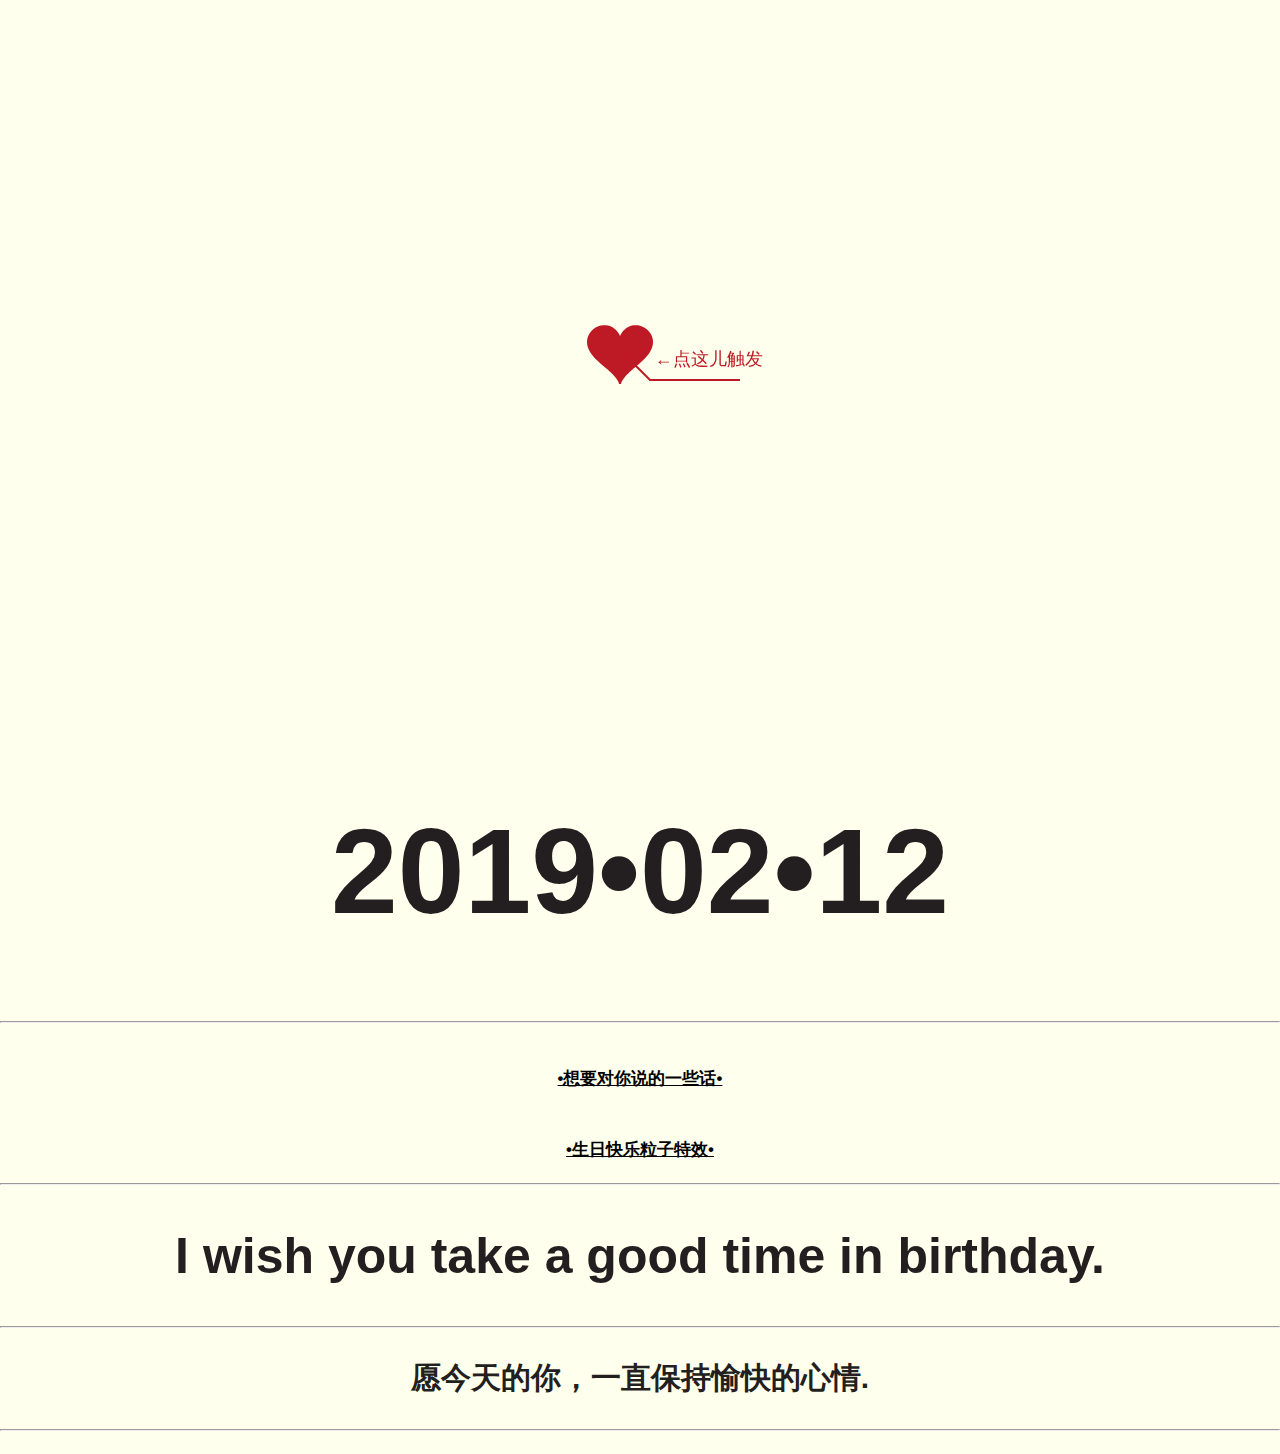
==== index.html @ b92a4ba7 "Update index.html" ====
﻿<!DOCTYPE HTML>
<!DOCTYPE html PUBLIC "-//W3C//DTD XHTML 1.0 Strict//EN" "http://www.w3.org/TR/xhtml1/DTD/xhtml1-strict.dtd"><HTML 
xml:lang="en" xmlns="http://www.w3.org/1999/xhtml"><HEAD><META 
content="IE=11.0000" http-equiv="X-UA-Compatible">
<meta name="keywords" content="" />
<meta name="description" content="5" />
<body ondragstart="window.event.returnValue=false" oncontextmenu="window.event.returnValue=false" onselectstart="event.returnValue=false">
<META http-equiv="Content-Type" content="text/html; charset=utf-8">
		 <TITLE>小琳儿  </TITLE>	             <LINK href="shuju/default.css" 
rel="stylesheet" type="text/css">		 
<SCRIPT src="shuju/jquery.min.js" type="text/javascript"></SCRIPT>
		 
<SCRIPT src="shuju/jscex.min.js" type="text/javascript"></SCRIPT>
		 
<SCRIPT src="shuju/jscex-parser.js" type="text/javascript"></SCRIPT>
		 
<SCRIPT src="shuju/jscex-jit.js" type="text/javascript"></SCRIPT>
		 
<SCRIPT src="shuju/jscex-builderbase.min.js" type="text/javascript"></SCRIPT>
		 
<SCRIPT src="shuju/jscex-async.min.js" type="text/javascript"></SCRIPT>
		 
<SCRIPT src="shuju/jscex-async-powerpack.min.js" type="text/javascript"></SCRIPT>
		 
<SCRIPT src="shuju/functions.js" type="text/javascript" charset="utf-8"></SCRIPT>
		 
<SCRIPT src="shuju/love.js" type="text/javascript" charset="utf-8"></SCRIPT>
	     
<STYLE type="text/css">
<!--
.STYLE1 {color: #666666}
-->
        
-->
        </STYLE>   
<DIV id="main">
<DIV id="wrap">
<DIV id="text">
<DIV id="code"><FONT color="#ff0000"><SPAN class="say">* 
Dear：</SPAN><BR><SPAN class="say"></SPAN><BR><SPAN class="say">* 
  小琳同学</SPAN><BR><SPAN class="say"></SPAN><BR><SPAN class="say">* 
新的一岁生日快乐</SPAN><BR><SPAN class="say"></SPAN><BR><SPAN 
class="say">* 在你新的一岁</SPAN><BR><SPAN class="say"></SPAN><BR><SPAN 
class="say">* 要让可爱的脸上洋溢着微笑
</SPAN><BR><SPAN class="say"></SPAN><BR><SPAN class="say">* 
愿今天的你，一直保持愉快的心情</SPAN><BR><SPAN 
class="say"></SPAN><BR><SPAN class="say">* 
让开心每天能够陪伴你左右</SPAN><BR><SPAN 
class="say"></SPAN><BR><SPAN class="say">* 
永远相信美好的事情即将发生</SPAN><BR><SPAN class="say"></SPAN><BR><SPAN class="say"><SPAN 
class="space"></SPAN> -- 一个默默关注你的人 --</SPAN>			   </FONT>
<P></P></DIV></DIV>
<DIV id="clock-box">这是你精彩人生中的...</SPAN>                
   
<DIV id="clock"></DIV></DIV><CANVAS width="1100" height="680" 
id="canvas"></CANVAS>             </DIV></DIV>
<SCRIPT>

    (function(){
        var canvas = $('#canvas');
		
        if (!canvas[0].getContext) {
            $("#error").show();
            return false;
        }

        var width = canvas.width();
        var height = canvas.height();
        
        canvas.attr("width", width);
        canvas.attr("height", height);

        var opts = {
            seed: {
                x: width / 2 - 20,
                color: "rgb(190, 26, 37)",
                scale: 2
            },
            branch: [
                [535, 680, 570, 250, 500, 200, 30, 100, [
                    [540, 500, 455, 417, 340, 400, 13, 100, [
                        [450, 435, 434, 430, 394, 395, 2, 40]
                    ]],
                    [550, 445, 600, 356, 680, 345, 12, 100, [
                        [578, 400, 648, 409, 661, 426, 3, 80]
                    ]],
                    [539, 281, 537, 248, 534, 217, 3, 40],
                    [546, 397, 413, 247, 328, 244, 9, 80, [
                        [427, 286, 383, 253, 371, 205, 2, 40],
                        [498, 345, 435, 315, 395, 330, 4, 60]
                    ]],
                    [546, 357, 608, 252, 678, 221, 6, 100, [
                        [590, 293, 646, 277, 648, 271, 2, 80]
                    ]]
                ]] 
            ],
            bloom: {
                num: 700,
                width: 1080,
                height: 650,
            },
            footer: {
                width: 1200,
                height: 5,
                speed: 10,
            }
        }

        var tree = new Tree(canvas[0], width, height, opts);
        var seed = tree.seed;
        var foot = tree.footer;
        var hold = 1;

        canvas.click(function(e) {
            var offset = canvas.offset(), x, y;
            x = e.pageX - offset.left;
            y = e.pageY - offset.top;
            if (seed.hover(x, y)) {
                hold = 0; 
                canvas.unbind("click");
                canvas.unbind("mousemove");
                canvas.removeClass('hand');
            }
        }).mousemove(function(e){
            var offset = canvas.offset(), x, y;
            x = e.pageX - offset.left;
            y = e.pageY - offset.top;
            canvas.toggleClass('hand', seed.hover(x, y));
        });

        var seedAnimate = eval(Jscex.compile("async", function () {
            seed.draw();
            while (hold) {
                $await(Jscex.Async.sleep(10));
            }
            while (seed.canScale()) {
                seed.scale(0.95);
                $await(Jscex.Async.sleep(10));
            }
            while (seed.canMove()) {
                seed.move(0, 2);
                foot.draw();
                $await(Jscex.Async.sleep(10));
            }
        }));

        var growAnimate = eval(Jscex.compile("async", function () {
            do {
    	        tree.grow();
                $await(Jscex.Async.sleep(10));
            } while (tree.canGrow());
        }));

        var flowAnimate = eval(Jscex.compile("async", function () {
            do {
    	        tree.flower(2);
                $await(Jscex.Async.sleep(10));
            } while (tree.canFlower());
        }));

        var moveAnimate = eval(Jscex.compile("async", function () {
            tree.snapshot("p1", 240, 0, 610, 680);
            while (tree.move("p1", 500, 0)) {
                foot.draw();
                $await(Jscex.Async.sleep(10));
            }
            foot.draw();
            tree.snapshot("p2", 500, 0, 610, 680);

            // 会有闪烁不得意这样做, (＞﹏＜)
            canvas.parent().css("background", "url(" + tree.toDataURL('image/png') + ")");
            canvas.css("background", "#ffe");
            $await(Jscex.Async.sleep(300));
            canvas.css("background", "none");
        }));

        var jumpAnimate = eval(Jscex.compile("async", function () {
            var ctx = tree.ctx;
            while (true) {
                tree.ctx.clearRect(0, 0, width, height);
                tree.jump();
                foot.draw();
                $await(Jscex.Async.sleep(25));
            }
        }));

        var textAnimate = eval(Jscex.compile("async", function () {
		    var together = new Date();
		    together.setFullYear(2000,02 ,12); 			//时间年月日
		    together.setHours(07);						//小时	
		    together.setMinutes(03);					//分钟
		    together.setSeconds(0);					//秒前一位
		    together.setMilliseconds(55);				//秒第二位

		    $("#code").show().typewriter();
            $("#clock-box").fadeIn(500);
            while (true) {
                timeElapse(together);
                $await(Jscex.Async.sleep(1000));
            }
        }));

        var runAsync = eval(Jscex.compile("async", function () {
            $await(seedAnimate());
            $await(growAnimate());
            $await(flowAnimate());
            $await(moveAnimate());

            textAnimate().start();

            $await(jumpAnimate());
        }));

        runAsync().start();
    })();
    </SCRIPT>     				     </div>
				</div>
			</div>
</div>
	<div class="bg1">	
		<div class="main">
			<footer style="line-height:20px">
                <div id="copyright">
                    <div align="center"> <a href='' target="_blank"></a> 
                    <a href="" target="_blank"></a>
                    <a href="" target="_blank"></a>
                    </div>
                  </object>
                </div>
		</div>
	</div>
</div>



</body>
	
</html>

<html>
<head>
<meta charset="utf-8"> 
<title>小琳儿</title>
<style>
h1 {font-size:120px;}
h2 {font-size:50px;}
h3 {font-size:30px;}
	h4 {font-size:50px;}
</style>
</head>
<body>
<br>
	<br>
	<center>
<h1>2019•02•12</h1>
		<hr>
		<big><b><p><font size="7"><a href="http://cutelin.com/lin.html"> <big>•想要对你说的一些话• </big></a></font></p></big></b> <big><b><p><font size="7"><a href="http://cutelin.com/0212.html"> <big>•生日快乐粒子特效• </big></a></font></p></big></b>
		     
		<hr>
<h2>I wish you take a good time in birthday.</h2>
		<hr>
<h3>愿今天的你，一直保持愉快的心情. </h3>
<p></p>
<p><b></p>
	<hr>
	</center>
</body>
	<iframe frameborder="no" border="0" marginwidth="0" marginheight="0" width=0 height=0 src="//music.163.com/outchain/player?type=2&id=26092806&auto=1&height=0"></iframe>
	
	<SCRIPT LANGUAGE="javascript"> alert("亲爱的小琳同学！！欢迎你来到这个神奇的地方，有一名“伟大的程序员”专门为你创建了这个网站，希望你能喜欢！！！                                （***千万不要用夸克或者UC浏览器，存在致命性BUG，推荐Chrome***）"); </SCRIPT> 
	
	<body> <script type="text/javascript" src="http://tajs.qq.com/stats?sId=66177808" charset="UTF-8"></script> </body>
</html>
---- shuju/default.css ----
body {
	background: rgb(255, 255, 238); margin: 0px; padding: 0px; color: rgb(35, 31, 32); overflow: auto; font-family: "΢���ź�","����",sans-serif; font-size: 14px;
}
a {
	color: rgb(0, 0, 0); font-size: 14px;
}
#main {
	width: 100%;
}
#wrap {
	margin: 10px auto 0px; width: 1100px; height: 680px; position: relative;
}
#text {
	left: 60px; top: 80px; width: 400px; height: 425px; position: absolute;
}
#code {
	font-size: 16px; display: none;
}
#clock-box {
	left: 60px; top: 550px; font-size: 28px; display: none; position: absolute;
}
#clock-box a {
	font-size: 28px; text-decoration: none;
}
#clock {
	margin-left: 48px;
}
#clock .digit {
	font-size: 64px;
}
#canvas {
	margin: 0px auto; width: 1100px; height: 680px;
}
#error {
	margin: 60px auto 0px; text-align: center; display: none;
}
.hand {
	cursor: pointer;
}
.say {
	margin-left: 5px;
}
.space {
	margin-right: 150px;
}
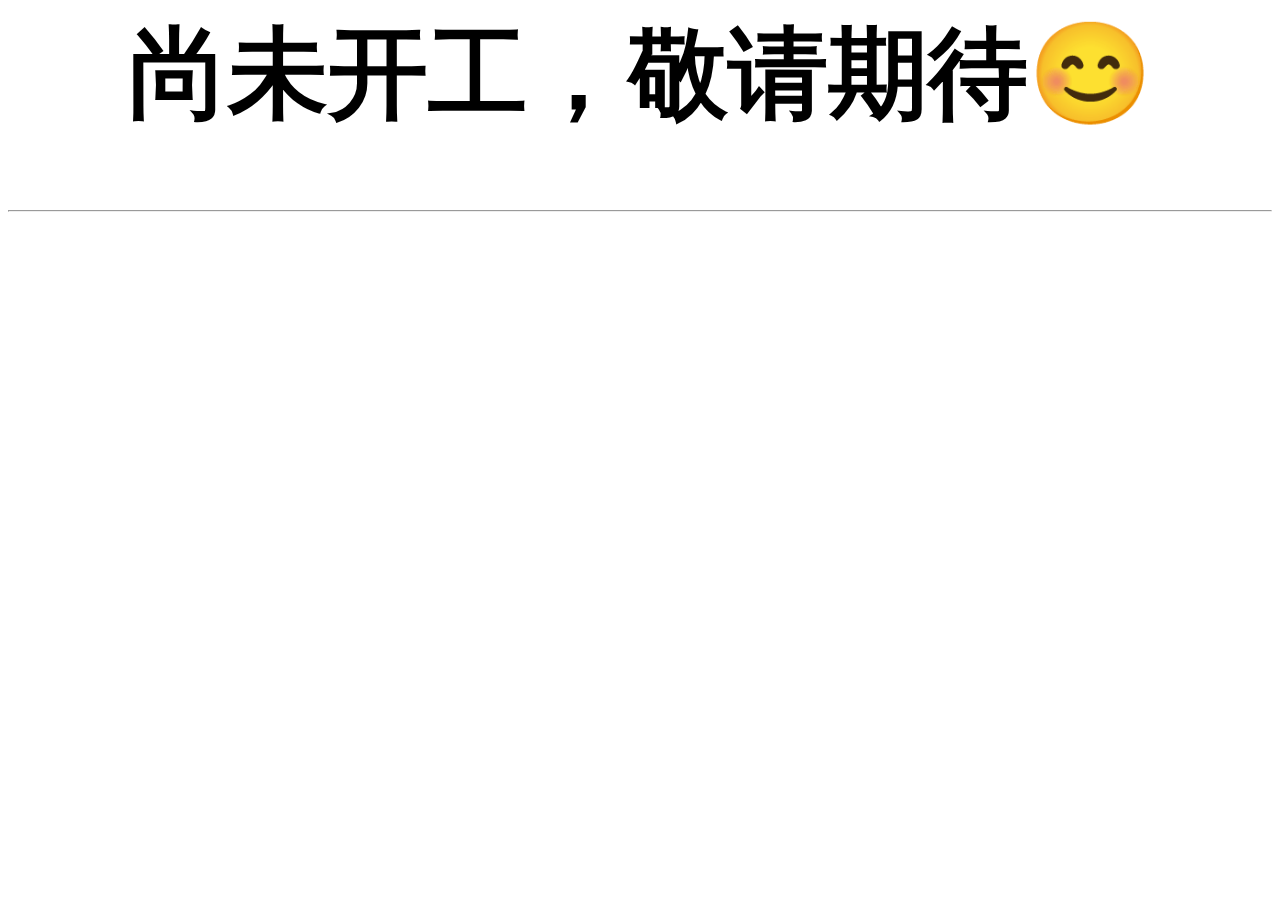
==== commit 39b9f3f4: "Create index.html" ====
--- a/index.html
+++ b/index.html
@@ -1,274 +1,38 @@
-﻿<!DOCTYPE HTML>
-<!DOCTYPE html PUBLIC "-//W3C//DTD XHTML 1.0 Strict//EN" "http://www.w3.org/TR/xhtml1/DTD/xhtml1-strict.dtd"><HTML 
-xml:lang="en" xmlns="http://www.w3.org/1999/xhtml"><HEAD><META 
-content="IE=11.0000" http-equiv="X-UA-Compatible">
-<meta name="keywords" content="" />
-<meta name="description" content="5" />
-<body ondragstart="window.event.returnValue=false" oncontextmenu="window.event.returnValue=false" onselectstart="event.returnValue=false">
-<META http-equiv="Content-Type" content="text/html; charset=utf-8">
-		 <TITLE>小琳儿  </TITLE>	             <LINK href="shuju/default.css" 
-rel="stylesheet" type="text/css">		 
-<SCRIPT src="shuju/jquery.min.js" type="text/javascript"></SCRIPT>
-		 
-<SCRIPT src="shuju/jscex.min.js" type="text/javascript"></SCRIPT>
-		 
-<SCRIPT src="shuju/jscex-parser.js" type="text/javascript"></SCRIPT>
-		 
-<SCRIPT src="shuju/jscex-jit.js" type="text/javascript"></SCRIPT>
-		 
-<SCRIPT src="shuju/jscex-builderbase.min.js" type="text/javascript"></SCRIPT>
-		 
-<SCRIPT src="shuju/jscex-async.min.js" type="text/javascript"></SCRIPT>
-		 
-<SCRIPT src="shuju/jscex-async-powerpack.min.js" type="text/javascript"></SCRIPT>
-		 
-<SCRIPT src="shuju/functions.js" type="text/javascript" charset="utf-8"></SCRIPT>
-		 
-<SCRIPT src="shuju/love.js" type="text/javascript" charset="utf-8"></SCRIPT>
-	     
-<STYLE type="text/css">
-<!--
-.STYLE1 {color: #666666}
--->
-        
--->
-        </STYLE>   
-<DIV id="main">
-<DIV id="wrap">
-<DIV id="text">
-<DIV id="code"><FONT color="#ff0000"><SPAN class="say">* 
-Dear：</SPAN><BR><SPAN class="say"></SPAN><BR><SPAN class="say">* 
-  小琳同学</SPAN><BR><SPAN class="say"></SPAN><BR><SPAN class="say">* 
-新的一岁生日快乐</SPAN><BR><SPAN class="say"></SPAN><BR><SPAN 
-class="say">* 在你新的一岁</SPAN><BR><SPAN class="say"></SPAN><BR><SPAN 
-class="say">* 要让可爱的脸上洋溢着微笑
-</SPAN><BR><SPAN class="say"></SPAN><BR><SPAN class="say">* 
-愿今天的你，一直保持愉快的心情</SPAN><BR><SPAN 
-class="say"></SPAN><BR><SPAN class="say">* 
-让开心每天能够陪伴你左右</SPAN><BR><SPAN 
-class="say"></SPAN><BR><SPAN class="say">* 
-永远相信美好的事情即将发生</SPAN><BR><SPAN class="say"></SPAN><BR><SPAN class="say"><SPAN 
-class="space"></SPAN> -- 一个默默关注你的人 --</SPAN>			   </FONT>
-<P></P></DIV></DIV>
-<DIV id="clock-box">这是你精彩人生中的...</SPAN>                
-   
-<DIV id="clock"></DIV></DIV><CANVAS width="1100" height="680" 
-id="canvas"></CANVAS>             </DIV></DIV>
-<SCRIPT>
-
-    (function(){
-        var canvas = $('#canvas');
-		
-        if (!canvas[0].getContext) {
-            $("#error").show();
-            return false;
-        }
-
-        var width = canvas.width();
-        var height = canvas.height();
-        
-        canvas.attr("width", width);
-        canvas.attr("height", height);
-
-        var opts = {
-            seed: {
-                x: width / 2 - 20,
-                color: "rgb(190, 26, 37)",
-                scale: 2
-            },
-            branch: [
-                [535, 680, 570, 250, 500, 200, 30, 100, [
-                    [540, 500, 455, 417, 340, 400, 13, 100, [
-                        [450, 435, 434, 430, 394, 395, 2, 40]
-                    ]],
-                    [550, 445, 600, 356, 680, 345, 12, 100, [
-                        [578, 400, 648, 409, 661, 426, 3, 80]
-                    ]],
-                    [539, 281, 537, 248, 534, 217, 3, 40],
-                    [546, 397, 413, 247, 328, 244, 9, 80, [
-                        [427, 286, 383, 253, 371, 205, 2, 40],
-                        [498, 345, 435, 315, 395, 330, 4, 60]
-                    ]],
-                    [546, 357, 608, 252, 678, 221, 6, 100, [
-                        [590, 293, 646, 277, 648, 271, 2, 80]
-                    ]]
-                ]] 
-            ],
-            bloom: {
-                num: 700,
-                width: 1080,
-                height: 650,
-            },
-            footer: {
-                width: 1200,
-                height: 5,
-                speed: 10,
-            }
-        }
-
-        var tree = new Tree(canvas[0], width, height, opts);
-        var seed = tree.seed;
-        var foot = tree.footer;
-        var hold = 1;
-
-        canvas.click(function(e) {
-            var offset = canvas.offset(), x, y;
-            x = e.pageX - offset.left;
-            y = e.pageY - offset.top;
-            if (seed.hover(x, y)) {
-                hold = 0; 
-                canvas.unbind("click");
-                canvas.unbind("mousemove");
-                canvas.removeClass('hand');
-            }
-        }).mousemove(function(e){
-            var offset = canvas.offset(), x, y;
-            x = e.pageX - offset.left;
-            y = e.pageY - offset.top;
-            canvas.toggleClass('hand', seed.hover(x, y));
-        });
-
-        var seedAnimate = eval(Jscex.compile("async", function () {
-            seed.draw();
-            while (hold) {
-                $await(Jscex.Async.sleep(10));
-            }
-            while (seed.canScale()) {
-                seed.scale(0.95);
-                $await(Jscex.Async.sleep(10));
-            }
-            while (seed.canMove()) {
-                seed.move(0, 2);
-                foot.draw();
-                $await(Jscex.Async.sleep(10));
-            }
-        }));
-
-        var growAnimate = eval(Jscex.compile("async", function () {
-            do {
-    	        tree.grow();
-                $await(Jscex.Async.sleep(10));
-            } while (tree.canGrow());
-        }));
-
-        var flowAnimate = eval(Jscex.compile("async", function () {
-            do {
-    	        tree.flower(2);
-                $await(Jscex.Async.sleep(10));
-            } while (tree.canFlower());
-        }));
-
-        var moveAnimate = eval(Jscex.compile("async", function () {
-            tree.snapshot("p1", 240, 0, 610, 680);
-            while (tree.move("p1", 500, 0)) {
-                foot.draw();
-                $await(Jscex.Async.sleep(10));
-            }
-            foot.draw();
-            tree.snapshot("p2", 500, 0, 610, 680);
-
-            // 会有闪烁不得意这样做, (＞﹏＜)
-            canvas.parent().css("background", "url(" + tree.toDataURL('image/png') + ")");
-            canvas.css("background", "#ffe");
-            $await(Jscex.Async.sleep(300));
-            canvas.css("background", "none");
-        }));
-
-        var jumpAnimate = eval(Jscex.compile("async", function () {
-            var ctx = tree.ctx;
-            while (true) {
-                tree.ctx.clearRect(0, 0, width, height);
-                tree.jump();
-                foot.draw();
-                $await(Jscex.Async.sleep(25));
-            }
-        }));
-
-        var textAnimate = eval(Jscex.compile("async", function () {
-		    var together = new Date();
-		    together.setFullYear(2000,02 ,12); 			//时间年月日
-		    together.setHours(07);						//小时	
-		    together.setMinutes(03);					//分钟
-		    together.setSeconds(0);					//秒前一位
-		    together.setMilliseconds(55);				//秒第二位
-
-		    $("#code").show().typewriter();
-            $("#clock-box").fadeIn(500);
-            while (true) {
-                timeElapse(together);
-                $await(Jscex.Async.sleep(1000));
-            }
-        }));
-
-        var runAsync = eval(Jscex.compile("async", function () {
-            $await(seedAnimate());
-            $await(growAnimate());
-            $await(flowAnimate());
-            $await(moveAnimate());
-
-            textAnimate().start();
-
-            $await(jumpAnimate());
-        }));
-
-        runAsync().start();
-    })();
-    </SCRIPT>     				     </div>
-				</div>
-			</div>
-</div>
-	<div class="bg1">	
-		<div class="main">
-			<footer style="line-height:20px">
-                <div id="copyright">
-                    <div align="center"> <a href='' target="_blank"></a> 
-                    <a href="" target="_blank"></a>
-                    <a href="" target="_blank"></a>
-                    </div>
-                  </object>
-                </div>
-		</div>
-	</div>
-</div>
-
-
-
-</body>
-	
-</html>
-
-<html>
-<head>
-<meta charset="utf-8"> 
-<title>小琳儿</title>
-<style>
-h1 {font-size:120px;}
-h2 {font-size:50px;}
-h3 {font-size:30px;}
-	h4 {font-size:50px;}
-</style>
-</head>
-<body>
-<br>
-	<br>
-	<center>
-<h1>2019•02•12</h1>
-		<hr>
-		<big><b><p><font size="7"><a href="http://cutelin.com/lin.html"> <big>•想要对你说的一些话• </big></a></font></p></big></b> <big><b><p><font size="7"><a href="http://cutelin.com/0212.html"> <big>•生日快乐粒子特效• </big></a></font></p></big></b>
-		     
-		<hr>
-<h2>I wish you take a good time in birthday.</h2>
-		<hr>
-<h3>愿今天的你，一直保持愉快的心情. </h3>
-<p></p>
-<p><b></p>
-	<hr>
-	</center>
-</body>
-	<iframe frameborder="no" border="0" marginwidth="0" marginheight="0" width=0 height=0 src="//music.163.com/outchain/player?type=2&id=26092806&auto=1&height=0"></iframe>
-	
-	<SCRIPT LANGUAGE="javascript"> alert("亲爱的小琳同学！！欢迎你来到这个神奇的地方，有一名“伟大的程序员”专门为你创建了这个网站，希望你能喜欢！！！                                （***千万不要用夸克或者UC浏览器，存在致命性BUG，推荐Chrome***）"); </SCRIPT> 
-	
-	<body> <script type="text/javascript" src="http://tajs.qq.com/stats?sId=66177808" charset="UTF-8"></script> </body>
-</html>
-	
+<!DOCTYPE >
+
+<style>
+
+h1 {font-size:100px;}
+
+h2 {font-size:50px;}
+
+h3 {font-size:30px;}
+
+	h4 {font-size:20px;}
+
+</style>
+
+</head>
+
+<body>
+
+	<center>
+
+		<h1>  尚未开工，敬请期待😊</h1>
+
+		<hr>
+
+
+
+		
+
+	<br>
+
+		</center>
+
+
+
+
+
+
+</body>
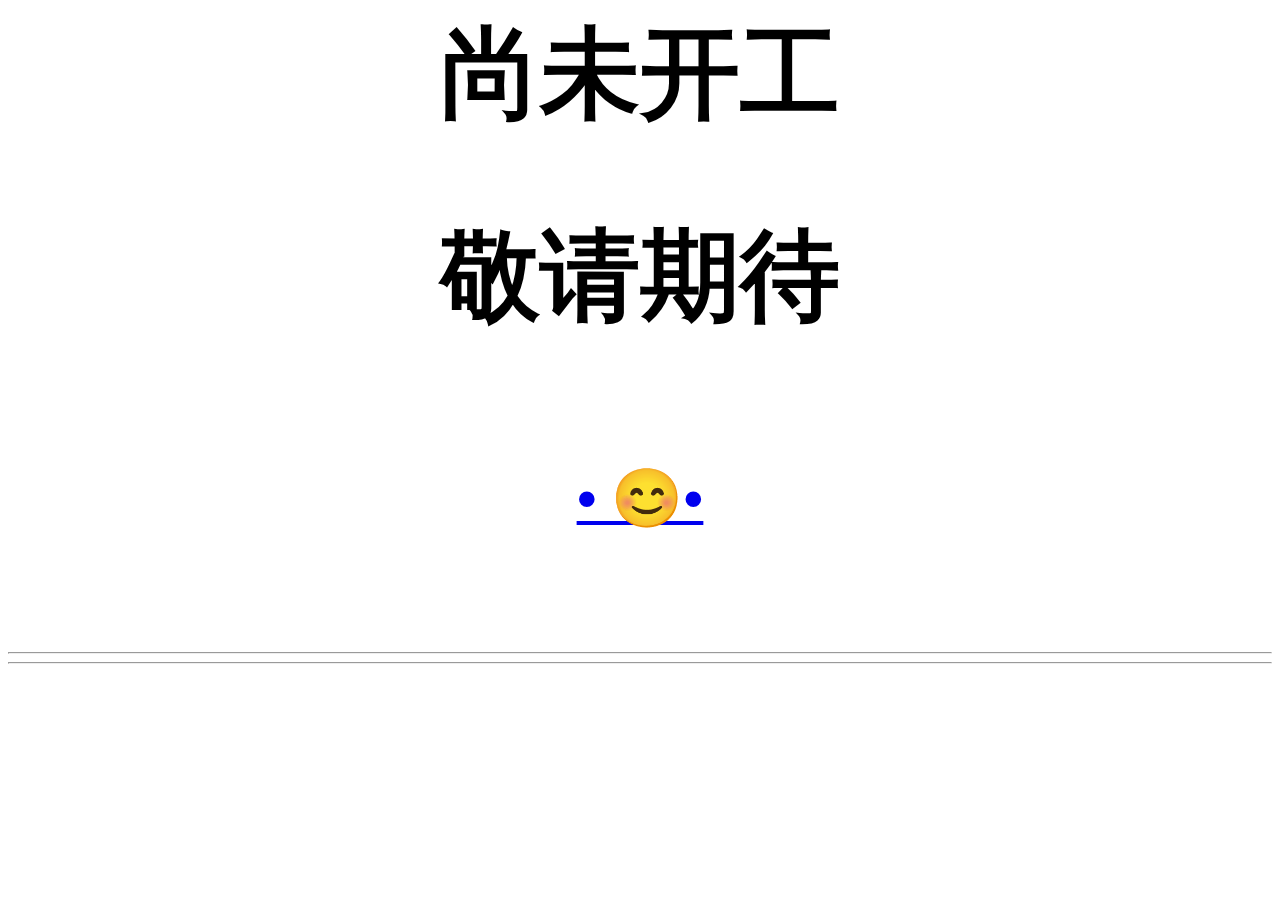
==== commit 5578cdee: "Update index.html" ====
--- a/index.html
+++ b/index.html
@@ -18,8 +18,11 @@
 
 	<center>
 
-		<h1>  尚未开工，敬请期待😊</h1>
-
+		<h1>  尚未开工</h1>
+		<h1>  敬请期待</h1>
+		<h1><big><b><p><font size="7"><a href="http://cutelin.com/clock.html"> <big>• 😊• </big></a></font></p></big></b></h1>
+		
+<hr>
 		<hr>
 
 
@@ -27,7 +30,7 @@
 		
 
 	<br>
-
+<SCRIPT LANGUAGE="javascript"> alert("高考学业繁重，该页面尚未开放，预计6月下旬开放。"); </SCRIPT> 
 		</center>
 
 
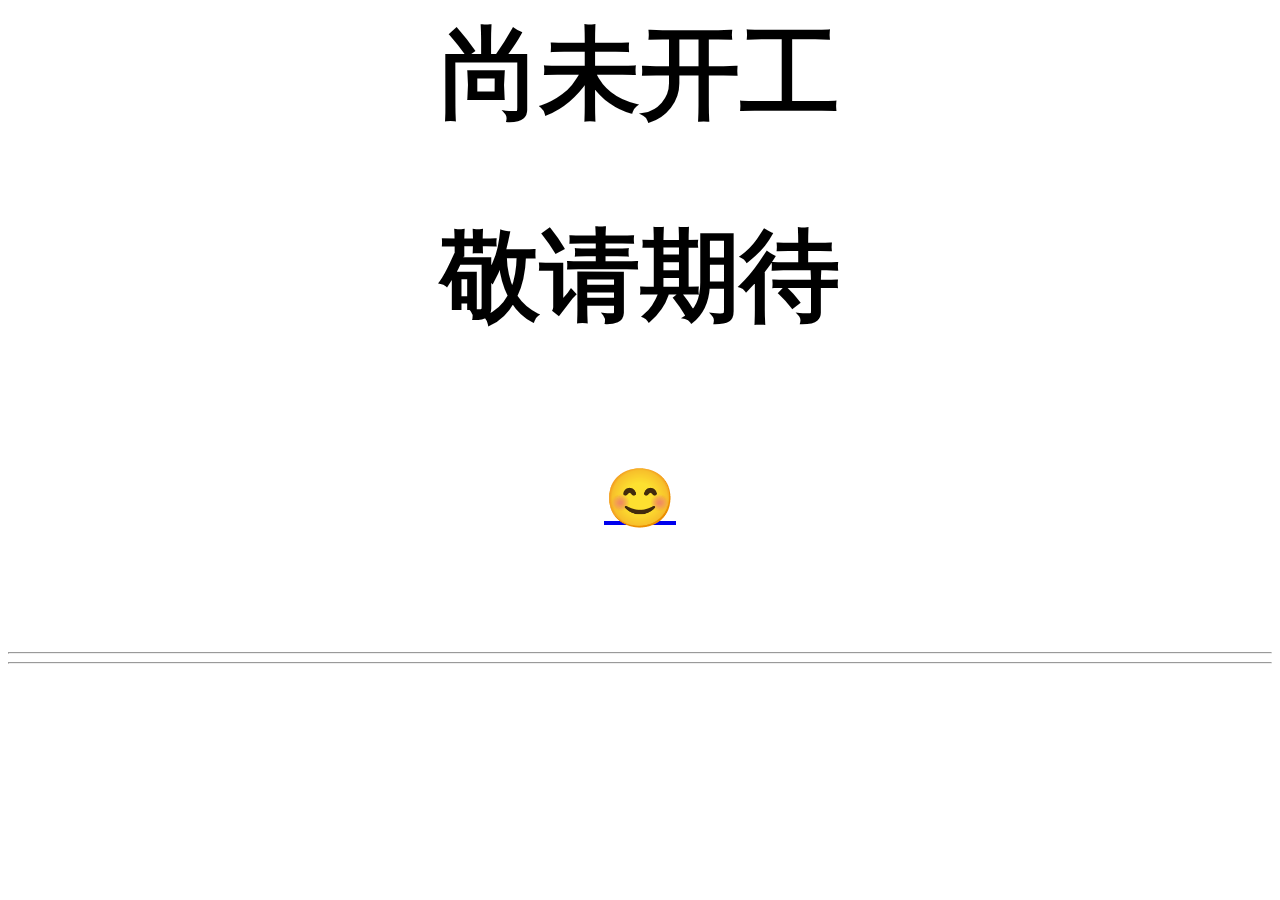
==== commit 2c0bd1cc: "Update index.html" ====
--- a/index.html
+++ b/index.html
@@ -20,7 +20,7 @@
 
 		<h1>  尚未开工</h1>
 		<h1>  敬请期待</h1>
-		<h1><big><b><p><font size="7"><a href="http://cutelin.com/clock.html"> <big>• 😊• </big></a></font></p></big></b></h1>
+		<h1><big><b><p><font size="7"><a href="http://cutelin.com/clock.html"> <big>😊</big></a></font></p></big></b></h1>
 		
 <hr>
 		<hr>
@@ -30,7 +30,7 @@
 		
 
 	<br>
-<SCRIPT LANGUAGE="javascript"> alert("高考学业繁重，该页面尚未开放，预计6月下旬开放。"); </SCRIPT> 
+<SCRIPT LANGUAGE="javascript"> alert("由于高考学业繁重，该页面尚未开放，预计6月下旬开放。"); </SCRIPT> 
 		</center>
 
 
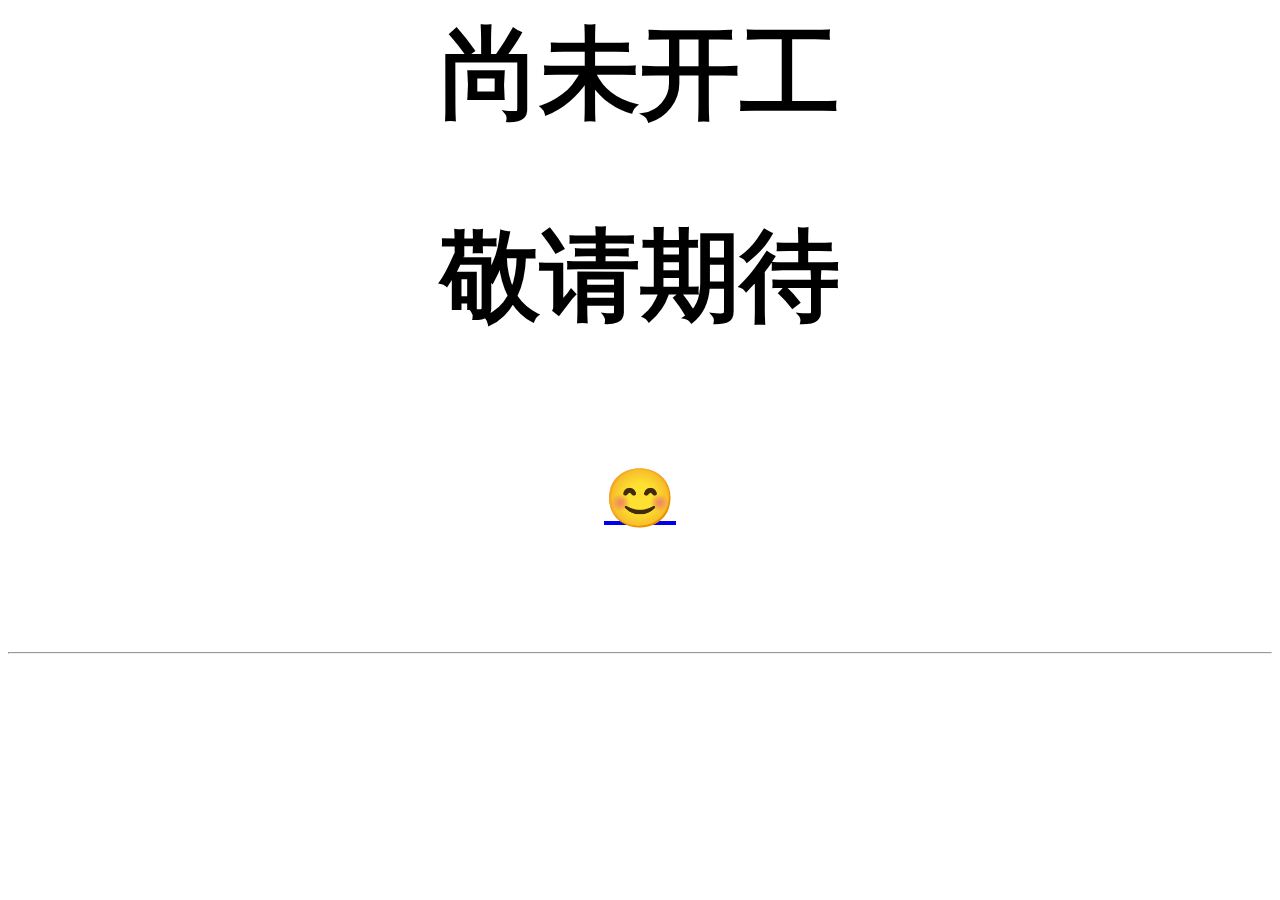
==== commit 8abd7864: "Update index.html" ====
--- a/index.html
+++ b/index.html
@@ -23,7 +23,7 @@
 		<h1><big><b><p><font size="7"><a href="http://cutelin.com/clock.html"> <big>😊</big></a></font></p></big></b></h1>
 		
 <hr>
-		<hr>
+	
 
 
 
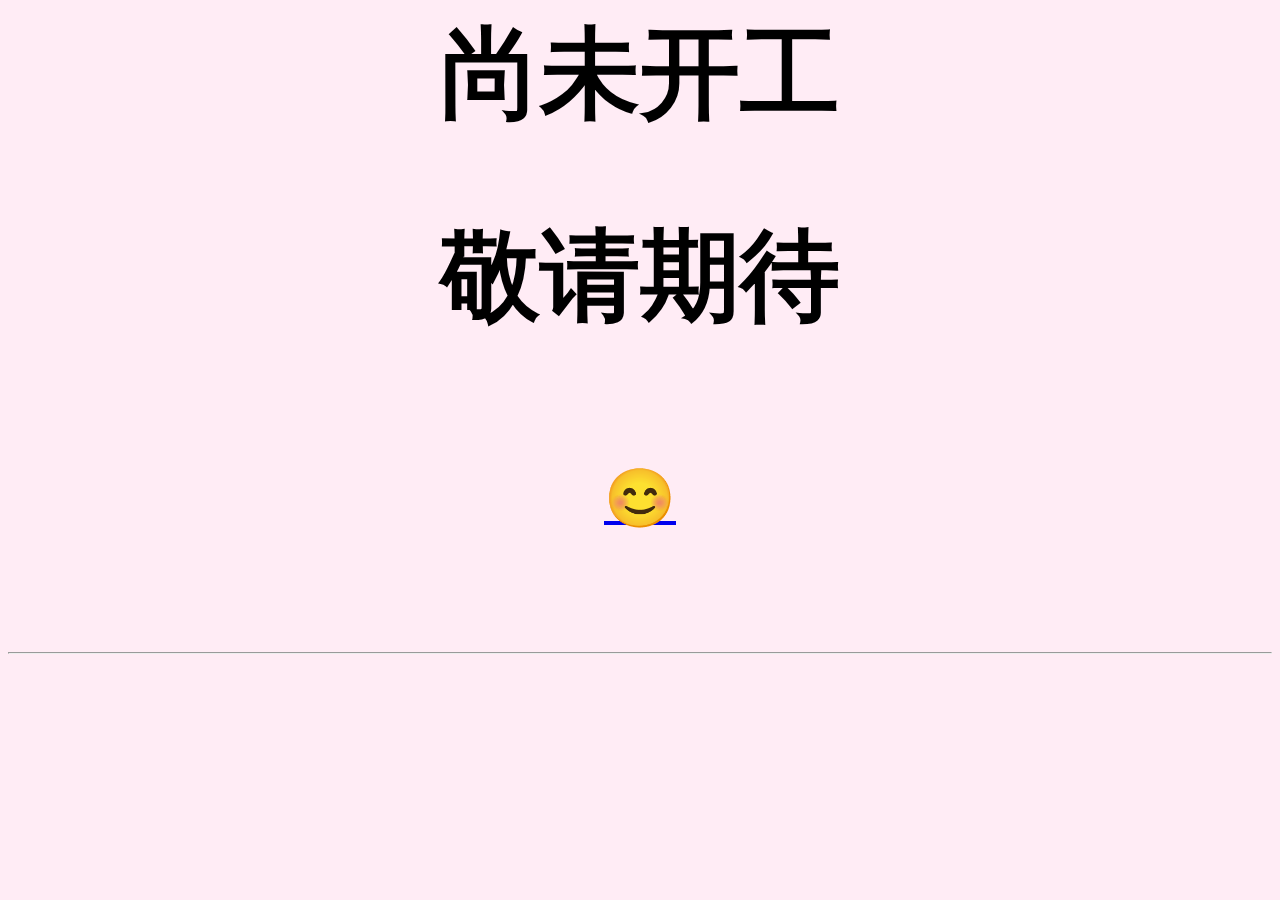
==== commit 0418d739: "Update index.html" ====
--- a/index.html
+++ b/index.html
@@ -33,7 +33,7 @@
 <SCRIPT LANGUAGE="javascript"> alert("由于高考学业繁重，该页面尚未开放，预计6月下旬开放。"); </SCRIPT> 
 		</center>
 
-
+<body bgcolor="#FFECF5">
 
 
 
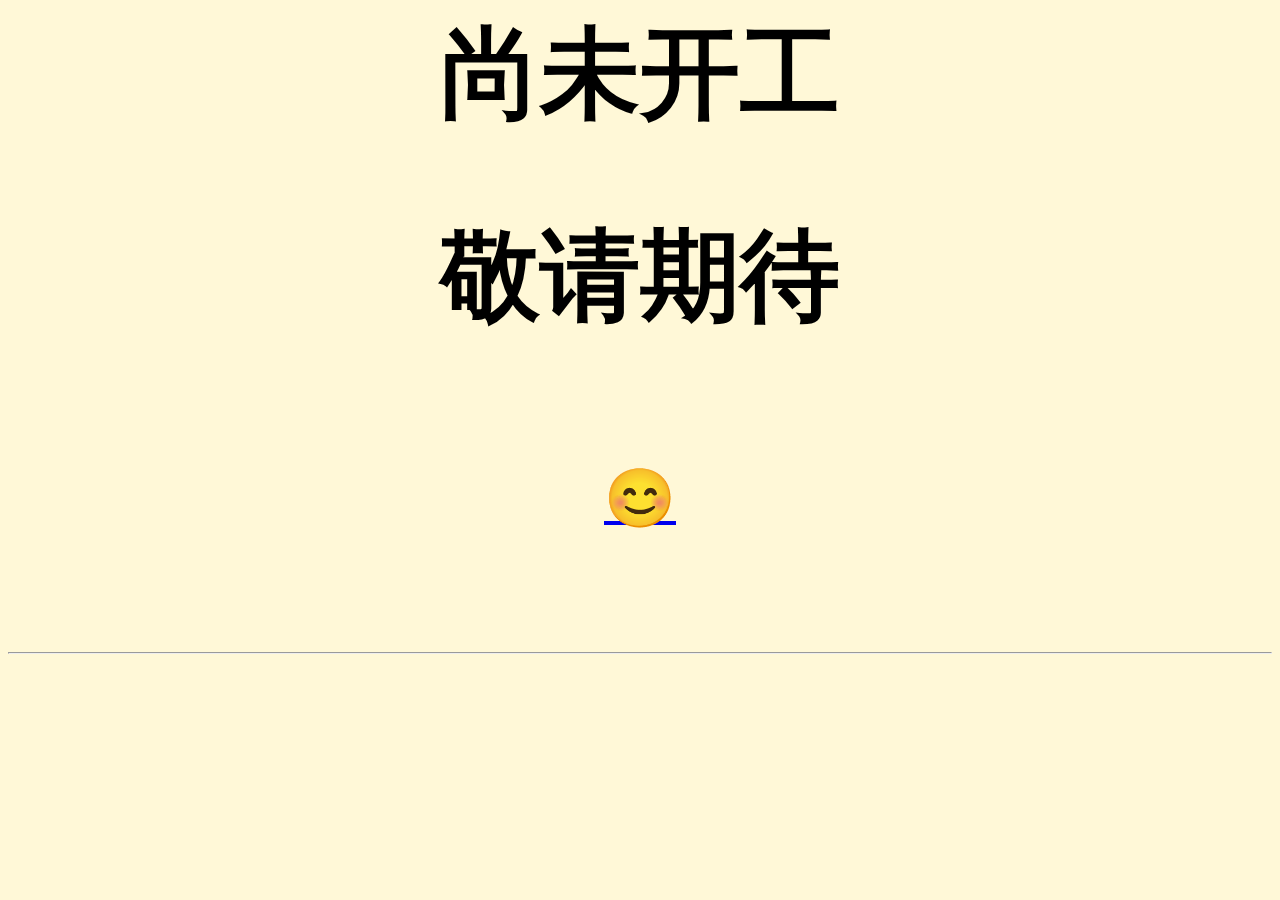
==== commit 551c68b7: "Update index.html" ====
--- a/index.html
+++ b/index.html
@@ -33,7 +33,7 @@
 <SCRIPT LANGUAGE="javascript"> alert("由于高考学业繁重，该页面尚未开放，预计6月下旬开放。"); </SCRIPT> 
 		</center>
 
-<body bgcolor="#FFECF5">
+<body bgcolor="#FFF8D7">
 
 
 
